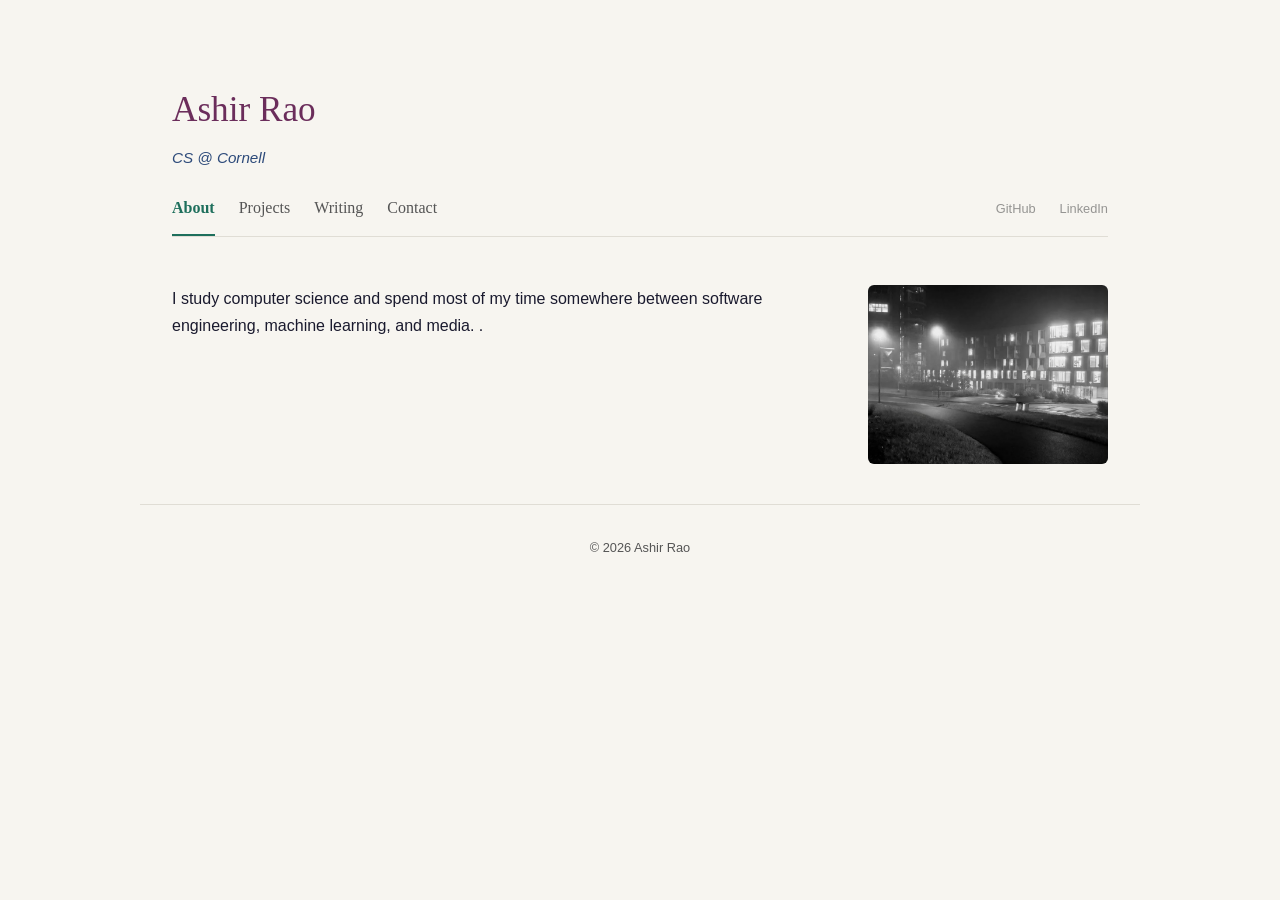
==== index.html @ aac1026b "initial site" ====
<!DOCTYPE html>
<html lang="en">

<head>
  <meta charset="UTF-8">
  <meta name="viewport" content="width=device-width, initial-scale=1.0">
  <title>Ashir Rao</title>
  <meta name="description" content="Ashir Rao — CS @ Cornell. Software engineering, robotics, ML, and media.">
  <link rel="icon"
    href="data:image/svg+xml,<svg xmlns='http://www.w3.org/2000/svg' viewBox='0 0 100 100'><text y='.9em' font-size='90'>&#x2726;</text></svg>">
  <link rel="stylesheet" href="styles.css">
</head>

<body>

  <div class="page">
    <!-- Header: always visible -->
    <header class="header">
      <div class="header-top">
        <h1>Ashir Rao</h1>
        <p class="subtitle">CS @ Cornell </p>
      </div>
      <nav class="nav">
        <a href="#about" class="nav-link active" data-section="about">About</a>
        <a href="#projects" class="nav-link" data-section="projects">Projects</a>
        <a href="#writing" class="nav-link" data-section="writing">Writing</a>
        <a href="#contact" class="nav-link" data-section="contact">Contact</a>
        <span class="nav-spacer"></span>
        <a href="https://github.com/Ash1R" target="_blank" class="nav-ext">GitHub</a>
        <a href="https://www.linkedin.com/in/ashir-rao-82a66a225/" target="_blank" class="nav-ext">LinkedIn</a>
      </nav>
    </header>

    <!-- Content + optional side image -->
    <div class="content-row">
    <main class="content">
      <section id="about" class="panel active">
        <p>I study computer science and spend most of my time somewhere between software engineering, machine
          learning, and media. .</p>
      </section>

      <section id="projects" class="panel">
        <ul class="project-list">

          <li class="project-item">
            <div class="project-header">
              <h3><a href="https://cuair.org/index.html" target="_blank">CU Air</a></h3>
              <span class="project-tag">ML &middot; Rust &middot; LiDAR</span>
            </div>
            <p class="project-desc">Cornell project team for autonomous planes. I work on VLMs for navigation and Rust
              on a Raspberry Pi with LiDAR.</p>
          </li>

          <li class="project-item">
            <div class="project-header">
              <h3>Gems From Jaipur</h3>
              <span class="project-tag">Computer Vision</span>
            </div>
            <p class="project-desc">Inventory tracking for a jewelry company. Set up a Raspberry Pi with a camera to
              auto-tag pieces as they moved through the workshop.</p>
          </li>

          <li class="project-item">
            <div class="project-header">
              <h3><a href="https://perfectmatch.ai/statistics" target="_blank">Perfect Match</a></h3>
              <span class="project-tag">Web &middot; Algorithms</span>
            </div>
            <p class="project-desc">Cornell's matchmaking app. I'm on the web dev team, working on the site and a
              personality-based matching algorithm.</p>
          </li>

          <li class="project-item">
            <div class="project-header">
              <h3>Perspectives</h3>
              <span class="project-tag">NLP</span>
            </div>
            <p class="project-desc">Used NLP to detect bias in news articles. Had about 100,000 site views while it was
              up.</p>
          </li>

          <li class="project-item">
            <div class="project-header">
              <h3>AboutYou</h3>
              <span class="project-tag">AI &middot; Full Stack</span>
            </div>
            <p class="project-desc">An AI agent to help with interview prep and college essay writing. Built with React,
              Firebase, Nest.js, and OpenAI.</p>
          </li>

          <li class="project-item">
            <div class="project-header">
              <h3>Scouting Apps</h3>
              <span class="project-tag">Mobile Web</span>
            </div>
            <p class="project-desc">Web app for collecting data on other robotics teams at competitions. Around 20 teams
              used it each year.</p>
            <div class="project-links">
              <a href="https://scoutingapp-2024.web.app/matchscout" target="_blank">'24</a>
              <a href="https://scoutingapp-e4a98.web.app/matchscout" target="_blank">'23</a>
            </div>
          </li>

          <li class="project-item">
            <div class="project-header">
              <h3><a href="https://acsu.cornell.edu/" target="_blank">Cornell ACSU</a></h3>
              <span class="project-tag">TypeScript</span>
            </div>
            <p class="project-desc">Resource site for Cornell CIS undergrads. I'm leading the transition to TypeScript
              and built an events calendar.</p>
          </li>

          <li class="project-item">
            <div class="project-header">
              <h3>CritterWorld</h3>
              <span class="project-tag">Systems &middot; GUI</span>
            </div>
            <p class="project-desc">CS 2112's final project. 18,000 lines of code &mdash; a language parser, a simulated
              world of critters, and a concurrent GUI running thousands of steps per second.</p>
          </li>

        </ul>
      </section>

      <section id="writing" class="panel">
        <p class="writing-empty">Nothing here yet. Check back soon.</p>
      </section>

      <section id="contact" class="panel">
        <p>Say hi</p>
        <div class="contact-links">
          <a href="mailto:ar2558@cornell.edu">ar2558@cornell.edu</a>
          <a href="https://github.com/Ash1R" target="_blank">GitHub</a>
          <a href="https://www.linkedin.com/in/ashir-rao-82a66a225/" target="_blank">LinkedIn</a>
        </div>
      </section>
    </main>
    <div class="side-imgs">
      <img src="im-1.png" alt="" class="side-img visible" data-for="about">
      <img src="im-2.png" alt="" class="side-img" data-for="projects">
      <img src="im-3.png" alt="" class="side-img" data-for="writing">
      <img src="im-4.png" alt="" class="side-img" data-for="contact">
    </div>
    </div>
  </div>

  <footer>
    &copy; 2026 Ashir Rao
  </footer>

  <script>
    const navLinks = document.querySelectorAll('.nav-link');
    const panels = document.querySelectorAll('.panel');
    const sideImgs = document.querySelectorAll('.side-img');

    function showSection(id) {
      panels.forEach(p => {
        p.classList.toggle('active', p.id === id);
      });
      navLinks.forEach(link => {
        link.classList.toggle('active', link.dataset.section === id);
      });
      sideImgs.forEach(img => {
        img.classList.toggle('visible', img.dataset.for === id);
      });
    }

    navLinks.forEach(link => {
      link.addEventListener('click', (e) => {
        e.preventDefault();
        showSection(link.dataset.section);
        history.replaceState(null, '', '#' + link.dataset.section);
      });
    });

    // Handle direct URL with hash
    const hash = window.location.hash.replace('#', '');
    if (hash && document.getElementById(hash)) {
      showSection(hash);
    }
  </script>

</body>

</html>
---- styles.css ----
/* === Reset & Base === */
*, *::before, *::after {
  margin: 0;
  padding: 0;
  box-sizing: border-box;
}

:root {
  --bg: #f7f5f0;
  --text: #1a1a2e;
  --secondary: #555;
  --accent: #6b2d5b;
  --emerald: #1e6f5c;
  --ruby: #8b1a1a;
  --sapphire: #2d4a7a;
  --amber: #9a6c2e;
  --border: #e0ddd5;
}

body {
  font-family: -apple-system, "Segoe UI", Roboto, Helvetica, Arial, sans-serif;
  background: var(--bg);
  color: var(--text);
  font-size: 16px;
  line-height: 1.7;
}

a {
  color: var(--accent);
  text-decoration: none;
}

a:hover {
  color: var(--ruby);
  text-decoration: underline;
}

/* === Page Layout === */
.page {
  max-width: 1000px;
  margin: 0 auto;
  padding: 5rem 2rem 2rem;
}

.content-row {
  display: flex;
  align-items: flex-start;
  gap: 2.5rem;
}

.content {
  flex: 1;
  min-width: 0;
  max-width: 720px;
}

.side-imgs {
  width: 240px;
  flex-shrink: 0;
  position: relative;
}

.side-img {
  width: 100%;
  border-radius: 6px;
  opacity: 0;
  position: absolute;
  top: 0;
  left: 0;
  transition: opacity 0.4s ease;
  pointer-events: none;
}

.side-img.visible {
  opacity: 1;
  position: relative;
  pointer-events: auto;
}

/* === Header === */
.header {
  margin-bottom: 3rem;
}

.header-top {
  margin-bottom: 1.5rem;
}

/* === Nav (prominent, tab-like) === */
.nav {
  display: flex;
  align-items: baseline;
  gap: 1.5rem;
  border-bottom: 1px solid var(--border);
  padding-bottom: 0.75rem;
}

.nav-link {
  color: var(--secondary);
  font-size: 1rem;
  font-family: Georgia, "Times New Roman", serif;
  padding-bottom: 0.75rem;
  margin-bottom: -0.75rem;
  border-bottom: 2px solid transparent;
  transition: color 0.2s, border-color 0.2s;
}

.nav-link:hover {
  color: var(--text);
  text-decoration: none;
}

.nav-link.active {
  color: var(--emerald);
  border-bottom-color: var(--emerald);
  font-weight: 600;
}

.nav-spacer {
  flex: 1;
}

.nav-ext {
  color: var(--secondary);
  font-size: 0.8rem;
  opacity: 0.6;
  transition: opacity 0.2s;
}

.nav-ext:hover {
  opacity: 1;
  color: var(--accent);
  text-decoration: none;
}

/* === Content Panels === */
.panel {
  display: none;
  animation: fadeIn 0.3s ease;
}

.panel.active {
  display: block;
}

@keyframes fadeIn {
  from { opacity: 0; transform: translateY(8px); }
  to { opacity: 1; transform: translateY(0); }
}

/* === Typography === */
h1, h2, h3 {
  font-family: Georgia, "Times New Roman", serif;
  font-weight: 400;
}

h1 {
  font-size: 2.2rem;
  margin-bottom: 0.3rem;
  color: var(--accent);
}

h2 {
  font-size: 1.4rem;
  margin-bottom: 1.5rem;
  color: var(--accent);
  padding-bottom: 0.4rem;
  border-bottom: 1px solid var(--border);
}

h3 {
  font-size: 1.1rem;
  margin-bottom: 0.25rem;
}

p {
  margin-bottom: 1rem;
  color: var(--text);
}

.subtitle {
  color: var(--sapphire);
  font-size: 0.95rem;
  font-style: italic;
}

/* === Projects === */
.project-list {
  list-style: none;
}

.project-item {
  padding: 1.25rem 1rem;
  border-bottom: 1px solid var(--border);
  border-radius: 4px;
  margin: 0 -1rem;
  transition: background 0.25s ease;
}

.project-item:hover {
  background: rgba(107, 45, 91, 0.04);
}

.project-header {
  display: flex;
  justify-content: space-between;
  align-items: baseline;
  gap: 1rem;
  margin-bottom: 0.3rem;
}

.project-tag {
  font-size: 0.72rem;
  color: var(--emerald);
  letter-spacing: 0.03em;
  white-space: nowrap;
  opacity: 0.6;
  transition: opacity 0.25s;
}

.project-item:hover .project-tag {
  opacity: 1;
}

.project-item h3 {
  font-size: 1.05rem;
}

.project-item h3 a {
  color: var(--text);
  transition: color 0.2s;
}

.project-item h3 a:hover {
  color: var(--accent);
  text-decoration: none;
}

.project-desc {
  color: var(--secondary);
  font-size: 0.9rem;
  margin-bottom: 0.3rem;
  line-height: 1.55;
}

.project-links {
  font-size: 0.8rem;
  margin-top: 0.4rem;
}

.project-links a {
  color: var(--emerald);
  margin-right: 1rem;
}

.project-links a:hover {
  color: var(--accent);
}

/* === Writing === */
.writing-empty {
  color: var(--secondary);
  font-style: italic;
}

.writing-list {
  list-style: none;
}

.writing-item {
  padding: 1rem 0;
  border-bottom: 1px solid var(--border);
  display: flex;
  justify-content: space-between;
  align-items: baseline;
  gap: 1rem;
}

.writing-item:first-child {
  padding-top: 0;
}

.writing-item a {
  color: var(--sapphire);
  font-family: Georgia, "Times New Roman", serif;
  font-size: 1.05rem;
}

.writing-item a:hover {
  color: var(--accent);
}

.writing-date {
  color: var(--amber);
  font-size: 0.85rem;
  white-space: nowrap;
}

/* === Contact / Footer === */
.contact-links {
  display: flex;
  gap: 1.5rem;
  font-size: 0.95rem;
}

footer {
  text-align: center;
  padding: 2rem;
  color: var(--secondary);
  font-size: 0.8rem;
  border-top: 1px solid var(--border);
  max-width: 1000px;
  margin: 0 auto;
}

/* === Blog Post Page === */
.post-header {
  margin-bottom: 2rem;
}

.post-header h1 {
  margin-bottom: 0.25rem;
}

.post-date {
  color: var(--secondary);
  font-size: 0.9rem;
}

.post-content p {
  margin-bottom: 1.2rem;
}

.back-link {
  display: inline-block;
  margin-bottom: 2rem;
  color: var(--secondary);
  font-size: 0.9rem;
}

.back-link:hover {
  color: var(--accent);
}

/* === Responsive === */
@media (max-width: 900px) {
  .side-imgs {
    display: none;
  }
}

@media (max-width: 720px) {
  .page {
    padding: 2.5rem 1.5rem 1.5rem;
  }

  .nav {
    gap: 1rem;
    flex-wrap: wrap;
  }

  .nav-link {
    font-size: 0.9rem;
  }

  .nav-spacer {
    display: none;
  }

  .nav-ext {
    font-size: 0.75rem;
  }

  h1 {
    font-size: 1.8rem;
  }

  .writing-item {
    flex-direction: column;
    gap: 0.25rem;
  }
}
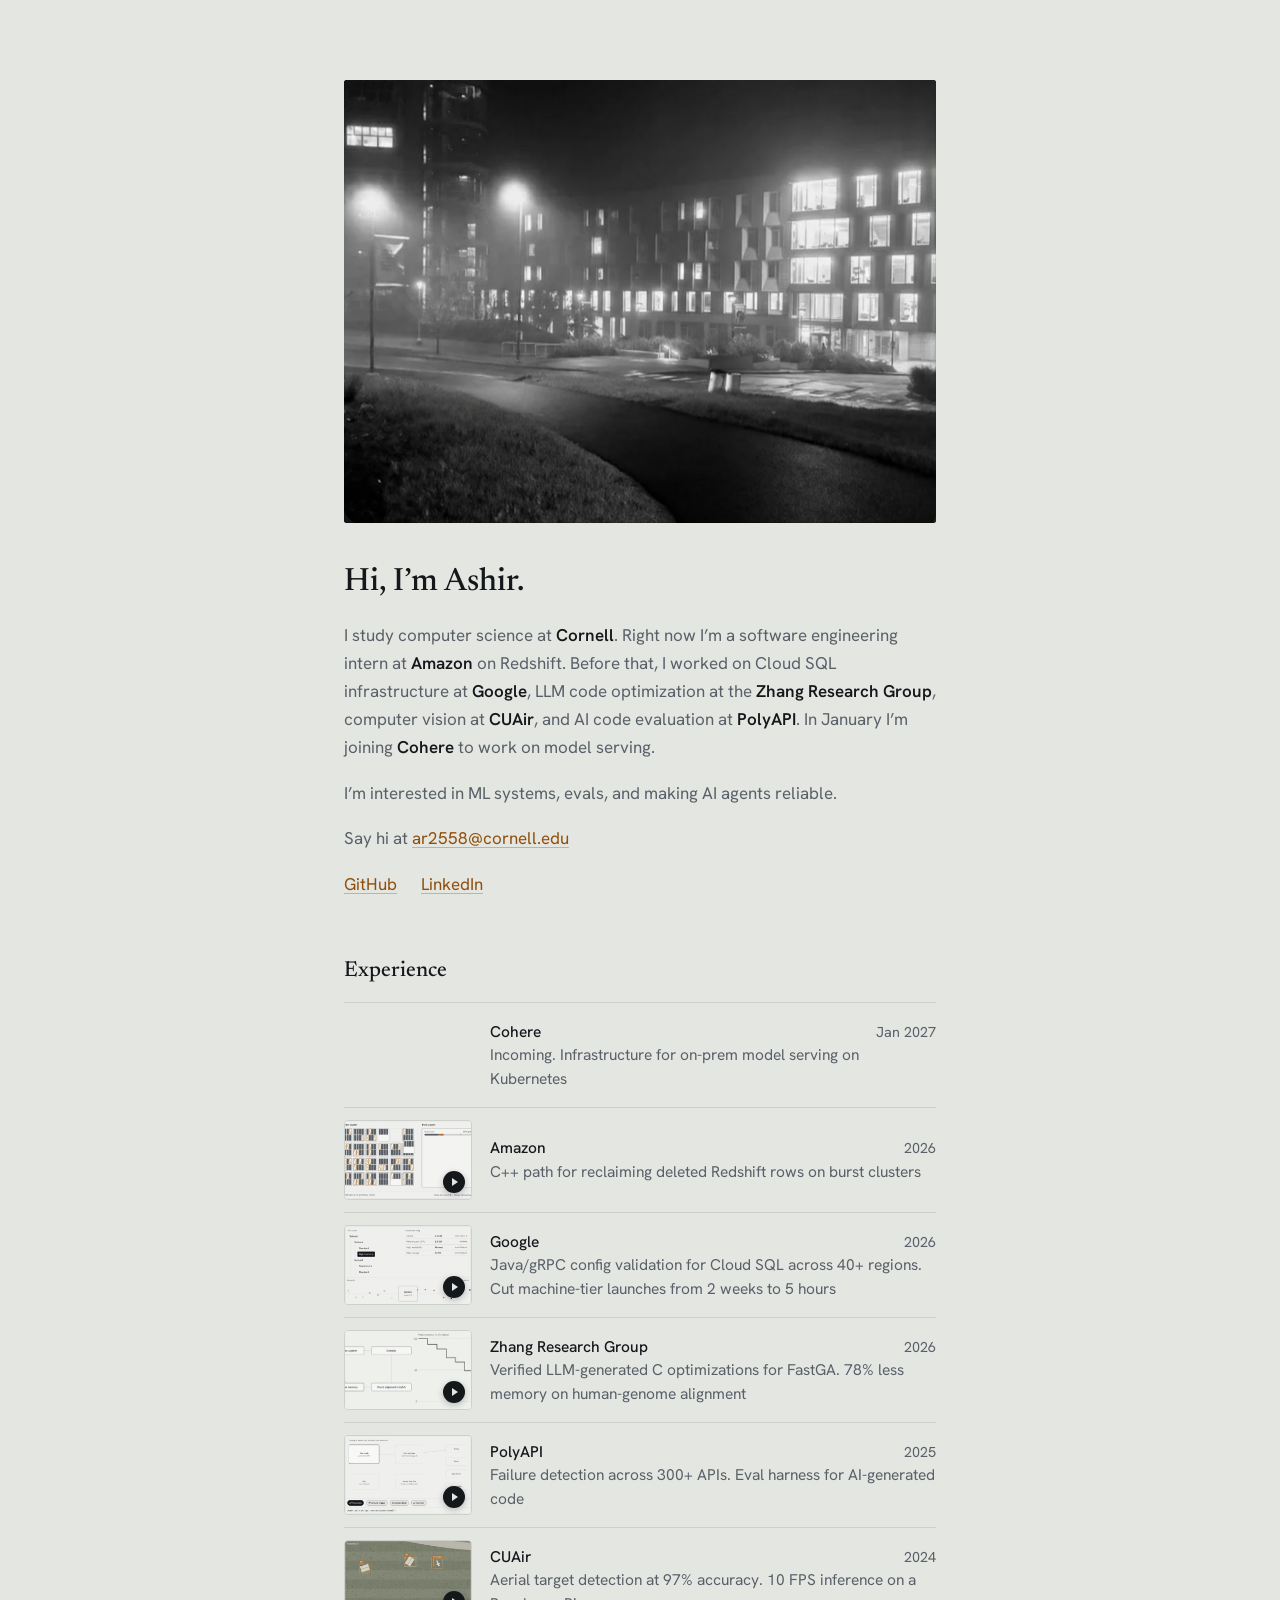
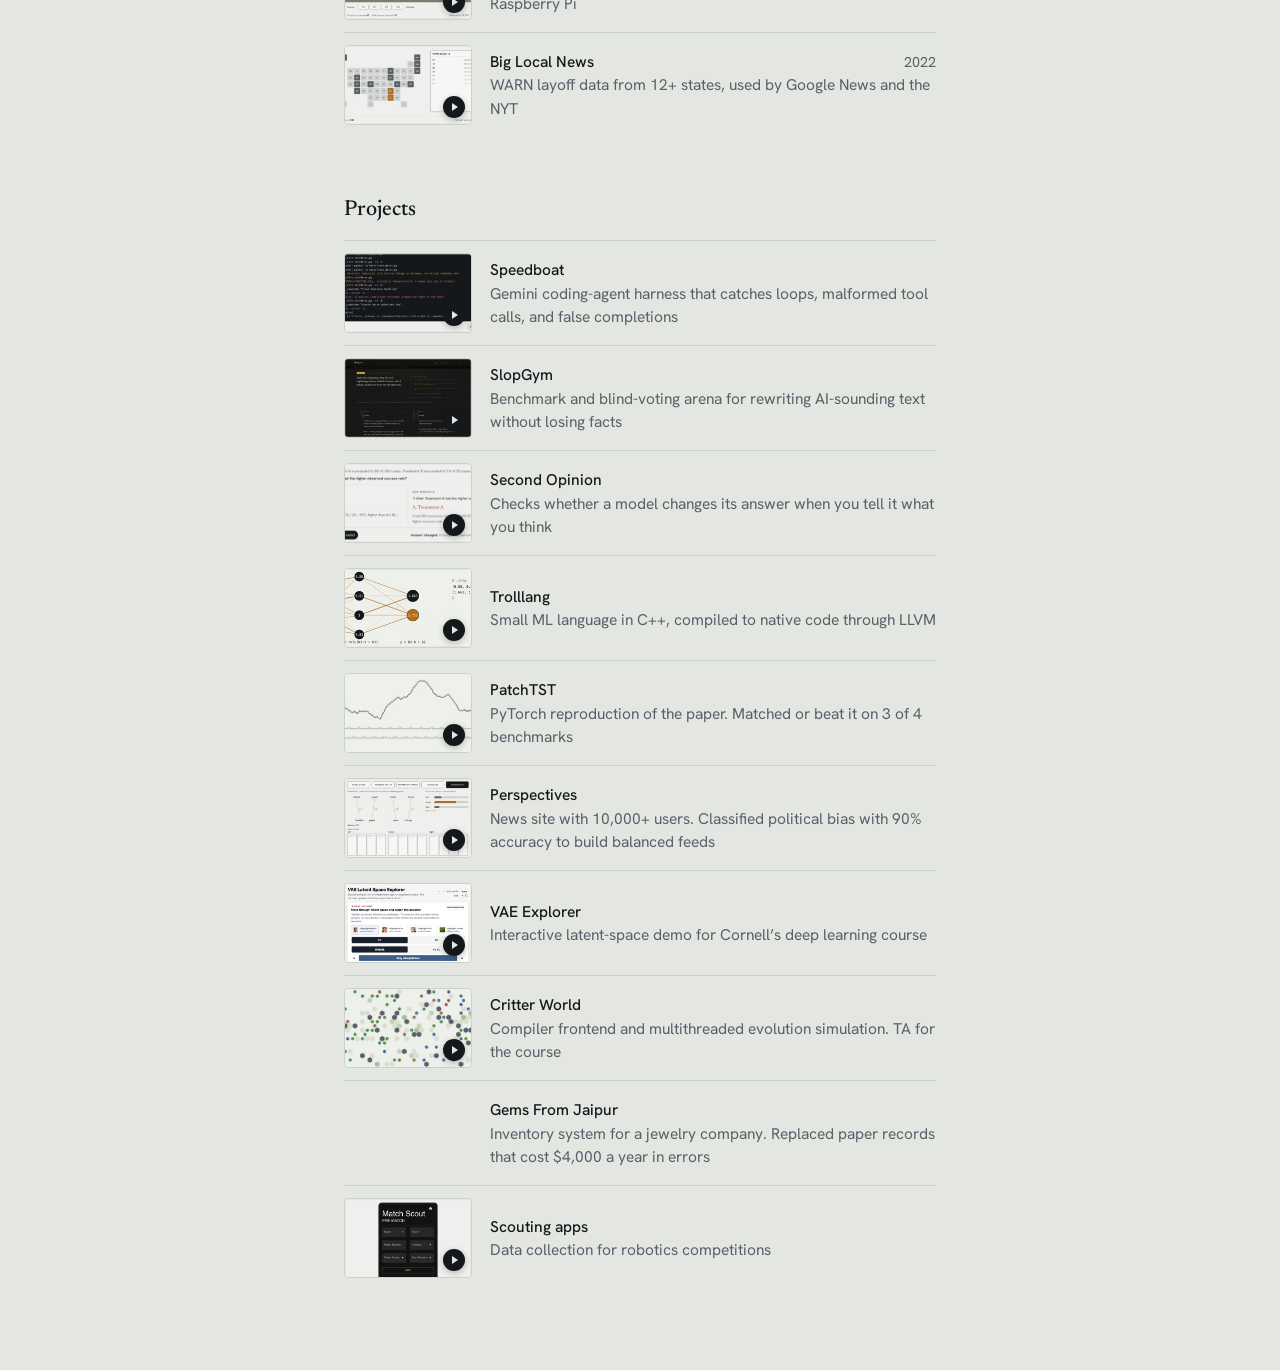
==== commit da4eb5bf: "Redesign portfolio with interactive demos Co-authored-by: Cursor <cursoragent@cursor.com>" ====
--- a/index.html
+++ b/index.html
@@ -5,180 +5,236 @@
   <meta charset="UTF-8">
   <meta name="viewport" content="width=device-width, initial-scale=1.0">
   <title>Ashir Rao</title>
-  <meta name="description" content="Ashir Rao — CS @ Cornell. Software engineering, robotics, ML, and media.">
+  <meta name="description" content="Ashir Rao, CS at Cornell. Previously Google Cloud SQL, now Amazon Redshift.">
   <link rel="icon"
-    href="data:image/svg+xml,<svg xmlns='http://www.w3.org/2000/svg' viewBox='0 0 100 100'><text y='.9em' font-size='90'>&#x2726;</text></svg>">
+    href="data:image/svg+xml,<svg xmlns='http://www.w3.org/2000/svg' viewBox='0 0 100 100'><rect width='100' height='100' rx='18' fill='%2315181B'/><text x='50' y='70' font-size='62' text-anchor='middle' fill='%23E4E6E2' font-family='Georgia,serif'>a</text></svg>">
+  <link rel="preconnect" href="https://fonts.googleapis.com">
+  <link rel="preconnect" href="https://fonts.gstatic.com" crossorigin>
+  <link
+    href="https://fonts.googleapis.com/css2?family=Hanken+Grotesk:wght@400;500;600&family=Newsreader:opsz,wght@6..72,400..500&display=swap"
+    rel="stylesheet">
   <link rel="stylesheet" href="styles.css">
 </head>
 
 <body>
-
-  <div class="page">
-    <!-- Header: always visible -->
-    <header class="header">
-      <div class="header-top">
-        <h1>Ashir Rao</h1>
-        <p class="subtitle">CS @ Cornell </p>
+  <main class="page">
+
+    <figure class="photo">
+      <img src="im-1.png" width="824" height="616" alt="Cornell campus at night in fog.">
+    </figure>
+
+    <h1>Hi, I&rsquo;m Ashir.</h1>
+
+    <p>
+      I study computer science at <strong>Cornell</strong>. Right now I&rsquo;m a software engineering
+      intern at <strong>Amazon</strong> on Redshift. Before that, I worked on Cloud SQL infrastructure at
+      <strong>Google</strong>, LLM code optimization at the <strong>Zhang Research Group</strong>,
+      computer vision at <strong>CUAir</strong>, and AI code evaluation at <strong>PolyAPI</strong>.
+      In January I&rsquo;m joining <strong>Cohere</strong> to work on model serving.
+    </p>
+
+    <p>
+      I&rsquo;m interested in ML systems, evals, and making AI agents reliable.
+    </p>
+
+    <p>
+      Say hi at <a href="mailto:ar2558@cornell.edu">ar2558@cornell.edu</a>
+    </p>
+
+    <p class="links">
+      <a href="https://github.com/Ash1R" target="_blank" rel="noopener">GitHub</a>
+      <a href="https://www.linkedin.com/in/ashir-rao-82a66a225/" target="_blank" rel="noopener">LinkedIn</a>
+    </p>
+
+    <section aria-labelledby="exp-h">
+      <h2 id="exp-h">Experience</h2>
+      <ul class="rows">
+        <li>
+          <div class="row">
+            <span class="row-thumb row-thumb-empty"></span>
+            <span class="row-main">
+              <span class="row-top"><span class="row-name">Cohere</span><span class="row-date">Jan 2027</span></span>
+              <span class="row-desc">Incoming. Infrastructure for on-prem model serving on Kubernetes</span>
+            </span>
+          </div>
+        </li>
+        <li>
+          <button class="row" data-demo="amazon">
+            <span class="row-thumb"><img src="assets/thumbs/amazon.jpg" alt="" loading="lazy"></span>
+            <span class="row-main">
+              <span class="row-top"><span class="row-name">Amazon</span><span class="row-date">2026</span></span>
+              <span class="row-desc">C++ path for reclaiming deleted Redshift rows on burst clusters</span>
+            </span>
+          </button>
+        </li>
+        <li>
+          <button class="row" data-demo="google">
+            <span class="row-thumb"><img src="assets/thumbs/google.jpg" alt="" loading="lazy"></span>
+            <span class="row-main">
+              <span class="row-top"><span class="row-name">Google</span><span class="row-date">2026</span></span>
+              <span class="row-desc">Java/gRPC config validation for Cloud SQL across 40+ regions. Cut machine-tier
+                launches from 2 weeks to 5 hours</span>
+            </span>
+          </button>
+        </li>
+        <li>
+          <button class="row" data-demo="zhang">
+            <span class="row-thumb"><img src="assets/thumbs/zhang.jpg" alt="" loading="lazy"></span>
+            <span class="row-main">
+              <span class="row-top"><span class="row-name">Zhang Research Group</span><span
+                  class="row-date">2026</span></span>
+              <span class="row-desc">Verified LLM-generated C optimizations for FastGA. 78% less memory on
+                human-genome alignment</span>
+            </span>
+          </button>
+        </li>
+        <li>
+          <button class="row" data-demo="polyapi">
+            <span class="row-thumb"><img src="assets/thumbs/polyapi.jpg" alt="" loading="lazy"></span>
+            <span class="row-main">
+              <span class="row-top"><span class="row-name">PolyAPI</span><span class="row-date">2025</span></span>
+              <span class="row-desc">Failure detection across 300+ APIs. Eval harness for AI-generated code</span>
+            </span>
+          </button>
+        </li>
+        <li>
+          <button class="row" data-demo="cuair">
+            <span class="row-thumb"><img src="assets/thumbs/cuair.jpg" alt="" loading="lazy"></span>
+            <span class="row-main">
+              <span class="row-top"><span class="row-name">CUAir</span><span class="row-date">2024</span></span>
+              <span class="row-desc">Aerial target detection at 97% accuracy. 10 FPS inference on a Raspberry Pi</span>
+            </span>
+          </button>
+        </li>
+        <li>
+          <button class="row" data-demo="bln">
+            <span class="row-thumb"><img src="assets/thumbs/bln.jpg" alt="" loading="lazy"></span>
+            <span class="row-main">
+              <span class="row-top"><span class="row-name">Big Local News</span><span class="row-date">2022</span></span>
+              <span class="row-desc">WARN layoff data from 12+ states, used by Google News and the NYT</span>
+            </span>
+          </button>
+        </li>
+      </ul>
+    </section>
+
+    <section aria-labelledby="proj-h">
+      <h2 id="proj-h">Projects</h2>
+      <ul class="rows">
+        <li>
+          <button class="row" data-demo="speedboat">
+            <span class="row-thumb"><img src="assets/thumbs/speedboat.jpg" alt="" loading="lazy"></span>
+            <span class="row-main">
+              <span class="row-top"><span class="row-name">Speedboat</span></span>
+              <span class="row-desc">Gemini coding-agent harness that catches loops, malformed tool calls, and false
+                completions</span>
+            </span>
+          </button>
+        </li>
+        <li>
+          <button class="row" data-demo="slopgym">
+            <span class="row-thumb"><img src="assets/thumbs/slopgym.jpg" alt="" loading="lazy"></span>
+            <span class="row-main">
+              <span class="row-top"><span class="row-name">SlopGym</span></span>
+              <span class="row-desc">Benchmark and blind-voting arena for rewriting AI-sounding text without losing
+                facts</span>
+            </span>
+          </button>
+        </li>
+        <li>
+          <button class="row" data-demo="secondopinion">
+            <span class="row-thumb"><img src="assets/thumbs/secondopinion.jpg" alt="" loading="lazy"></span>
+            <span class="row-main">
+              <span class="row-top"><span class="row-name">Second Opinion</span></span>
+              <span class="row-desc">Checks whether a model changes its answer when you tell it what you think</span>
+            </span>
+          </button>
+        </li>
+        <li>
+          <button class="row" data-demo="trolllang">
+            <span class="row-thumb"><img src="assets/thumbs/trolllang.jpg" alt="" loading="lazy"></span>
+            <span class="row-main">
+              <span class="row-top"><span class="row-name">Trolllang</span></span>
+              <span class="row-desc">Small ML language in C++, compiled to native code through LLVM</span>
+            </span>
+          </button>
+        </li>
+        <li>
+          <button class="row" data-demo="patchtst">
+            <span class="row-thumb"><img src="assets/thumbs/patchtst.jpg" alt="" loading="lazy"></span>
+            <span class="row-main">
+              <span class="row-top"><span class="row-name">PatchTST</span></span>
+              <span class="row-desc">PyTorch reproduction of the paper. Matched or beat it on 3 of 4 benchmarks</span>
+            </span>
+          </button>
+        </li>
+        <li>
+          <button class="row" data-demo="perspectives">
+            <span class="row-thumb"><img src="assets/thumbs/perspectives.jpg" alt="" loading="lazy"></span>
+            <span class="row-main">
+              <span class="row-top"><span class="row-name">Perspectives</span></span>
+              <span class="row-desc">News site with 10,000+ users. Classified political bias with 90% accuracy to
+                build balanced feeds</span>
+            </span>
+          </button>
+        </li>
+        <li>
+          <button class="row" data-demo="vae">
+            <span class="row-thumb"><img src="assets/thumbs/vae.jpg" alt="" loading="lazy"></span>
+            <span class="row-main">
+              <span class="row-top"><span class="row-name">VAE Explorer</span></span>
+              <span class="row-desc">Interactive latent-space demo for Cornell&rsquo;s deep learning course</span>
+            </span>
+          </button>
+        </li>
+        <li>
+          <button class="row" data-demo="critter">
+            <span class="row-thumb"><img src="assets/thumbs/critter.jpg" alt="" loading="lazy"></span>
+            <span class="row-main">
+              <span class="row-top"><span class="row-name">Critter World</span></span>
+              <span class="row-desc">Compiler frontend and multithreaded evolution simulation. TA for the course</span>
+            </span>
+          </button>
+        </li>
+        <li>
+          <div class="row">
+            <span class="row-thumb row-thumb-empty"></span>
+            <span class="row-main">
+              <span class="row-top"><span class="row-name">Gems From Jaipur</span></span>
+              <span class="row-desc">Inventory system for a jewelry company. Replaced paper records that cost $4,000 a
+                year in errors</span>
+            </span>
+          </div>
+        </li>
+        <li>
+          <button class="row" data-demo="scouting">
+            <span class="row-thumb"><img src="assets/thumbs/scouting.jpg" alt="" loading="lazy"></span>
+            <span class="row-main">
+              <span class="row-top"><span class="row-name">Scouting apps</span></span>
+              <span class="row-desc">Data collection for robotics competitions</span>
+            </span>
+          </button>
+        </li>
+      </ul>
+    </section>
+
+  </main>
+
+  <dialog id="demo" class="demo" aria-labelledby="demo-title">
+    <div class="demo-head">
+      <div>
+        <h2 id="demo-title"></h2>
+        <p class="demo-sub"></p>
       </div>
-      <nav class="nav">
-        <a href="#about" class="nav-link active" data-section="about">About</a>
-        <a href="#projects" class="nav-link" data-section="projects">Projects</a>
-        <a href="#writing" class="nav-link" data-section="writing">Writing</a>
-        <a href="#contact" class="nav-link" data-section="contact">Contact</a>
-        <span class="nav-spacer"></span>
-        <a href="https://github.com/Ash1R" target="_blank" class="nav-ext">GitHub</a>
-        <a href="https://www.linkedin.com/in/ashir-rao-82a66a225/" target="_blank" class="nav-ext">LinkedIn</a>
-      </nav>
-    </header>
-
-    <!-- Content + optional side image -->
-    <div class="content-row">
-    <main class="content">
-      <section id="about" class="panel active">
-        <p>I study computer science and spend most of my time somewhere between software engineering, machine
-          learning, and media. .</p>
-      </section>
-
-      <section id="projects" class="panel">
-        <ul class="project-list">
-
-          <li class="project-item">
-            <div class="project-header">
-              <h3><a href="https://cuair.org/index.html" target="_blank">CU Air</a></h3>
-              <span class="project-tag">ML &middot; Rust &middot; LiDAR</span>
-            </div>
-            <p class="project-desc">Cornell project team for autonomous planes. I work on VLMs for navigation and Rust
-              on a Raspberry Pi with LiDAR.</p>
-          </li>
-
-          <li class="project-item">
-            <div class="project-header">
-              <h3>Gems From Jaipur</h3>
-              <span class="project-tag">Computer Vision</span>
-            </div>
-            <p class="project-desc">Inventory tracking for a jewelry company. Set up a Raspberry Pi with a camera to
-              auto-tag pieces as they moved through the workshop.</p>
-          </li>
-
-          <li class="project-item">
-            <div class="project-header">
-              <h3><a href="https://perfectmatch.ai/statistics" target="_blank">Perfect Match</a></h3>
-              <span class="project-tag">Web &middot; Algorithms</span>
-            </div>
-            <p class="project-desc">Cornell's matchmaking app. I'm on the web dev team, working on the site and a
-              personality-based matching algorithm.</p>
-          </li>
-
-          <li class="project-item">
-            <div class="project-header">
-              <h3>Perspectives</h3>
-              <span class="project-tag">NLP</span>
-            </div>
-            <p class="project-desc">Used NLP to detect bias in news articles. Had about 100,000 site views while it was
-              up.</p>
-          </li>
-
-          <li class="project-item">
-            <div class="project-header">
-              <h3>AboutYou</h3>
-              <span class="project-tag">AI &middot; Full Stack</span>
-            </div>
-            <p class="project-desc">An AI agent to help with interview prep and college essay writing. Built with React,
-              Firebase, Nest.js, and OpenAI.</p>
-          </li>
-
-          <li class="project-item">
-            <div class="project-header">
-              <h3>Scouting Apps</h3>
-              <span class="project-tag">Mobile Web</span>
-            </div>
-            <p class="project-desc">Web app for collecting data on other robotics teams at competitions. Around 20 teams
-              used it each year.</p>
-            <div class="project-links">
-              <a href="https://scoutingapp-2024.web.app/matchscout" target="_blank">'24</a>
-              <a href="https://scoutingapp-e4a98.web.app/matchscout" target="_blank">'23</a>
-            </div>
-          </li>
-
-          <li class="project-item">
-            <div class="project-header">
-              <h3><a href="https://acsu.cornell.edu/" target="_blank">Cornell ACSU</a></h3>
-              <span class="project-tag">TypeScript</span>
-            </div>
-            <p class="project-desc">Resource site for Cornell CIS undergrads. I'm leading the transition to TypeScript
-              and built an events calendar.</p>
-          </li>
-
-          <li class="project-item">
-            <div class="project-header">
-              <h3>CritterWorld</h3>
-              <span class="project-tag">Systems &middot; GUI</span>
-            </div>
-            <p class="project-desc">CS 2112's final project. 18,000 lines of code &mdash; a language parser, a simulated
-              world of critters, and a concurrent GUI running thousands of steps per second.</p>
-          </li>
-
-        </ul>
-      </section>
-
-      <section id="writing" class="panel">
-        <p class="writing-empty">Nothing here yet. Check back soon.</p>
-      </section>
-
-      <section id="contact" class="panel">
-        <p>Say hi</p>
-        <div class="contact-links">
-          <a href="mailto:ar2558@cornell.edu">ar2558@cornell.edu</a>
-          <a href="https://github.com/Ash1R" target="_blank">GitHub</a>
-          <a href="https://www.linkedin.com/in/ashir-rao-82a66a225/" target="_blank">LinkedIn</a>
-        </div>
-      </section>
-    </main>
-    <div class="side-imgs">
-      <img src="im-1.png" alt="" class="side-img visible" data-for="about">
-      <img src="im-2.png" alt="" class="side-img" data-for="projects">
-      <img src="im-3.png" alt="" class="side-img" data-for="writing">
-      <img src="im-4.png" alt="" class="side-img" data-for="contact">
+      <button class="demo-close" aria-label="Close">&times;</button>
     </div>
-    </div>
-  </div>
-
-  <footer>
-    &copy; 2026 Ashir Rao
-  </footer>
-
-  <script>
-    const navLinks = document.querySelectorAll('.nav-link');
-    const panels = document.querySelectorAll('.panel');
-    const sideImgs = document.querySelectorAll('.side-img');
-
-    function showSection(id) {
-      panels.forEach(p => {
-        p.classList.toggle('active', p.id === id);
-      });
-      navLinks.forEach(link => {
-        link.classList.toggle('active', link.dataset.section === id);
-      });
-      sideImgs.forEach(img => {
-        img.classList.toggle('visible', img.dataset.for === id);
-      });
-    }
-
-    navLinks.forEach(link => {
-      link.addEventListener('click', (e) => {
-        e.preventDefault();
-        showSection(link.dataset.section);
-        history.replaceState(null, '', '#' + link.dataset.section);
-      });
-    });
-
-    // Handle direct URL with hash
-    const hash = window.location.hash.replace('#', '');
-    if (hash && document.getElementById(hash)) {
-      showSection(hash);
-    }
-  </script>
-
+    <div class="demo-stage"></div>
+    <p class="demo-sim">Simulation</p>
+    <p class="demo-desc"></p>
+    <p class="demo-links"></p>
+  </dialog>
+
+  <script src="demos.js"></script>
 </body>
 
-</html>+</html>
--- a/styles.css
+++ b/styles.css
@@ -1,4 +1,3 @@
-/* === Reset & Base === */
 *, *::before, *::after {
   margin: 0;
   padding: 0;
@@ -6,377 +5,603 @@
 }
 
 :root {
-  --bg: #f7f5f0;
-  --text: #1a1a2e;
-  --secondary: #555;
-  --accent: #6b2d5b;
-  --emerald: #1e6f5c;
-  --ruby: #8b1a1a;
-  --sapphire: #2d4a7a;
-  --amber: #9a6c2e;
-  --border: #e0ddd5;
+  --fog: #e4e6e2;
+  --mist: #cdd1cc;
+  --slate: #596068;
+  --ink: #15181b;
+  --sodium: #8f4e0a;
+
+  --serif: "Newsreader", Georgia, serif;
+  --sans: "Hanken Grotesk", -apple-system, "Segoe UI", sans-serif;
 }
 
 body {
-  font-family: -apple-system, "Segoe UI", Roboto, Helvetica, Arial, sans-serif;
-  background: var(--bg);
-  color: var(--text);
-  font-size: 16px;
-  line-height: 1.7;
+  font-family: var(--sans);
+  font-size: 1.0625rem;
+  line-height: 1.65;
+  color: var(--slate);
+  background: var(--fog);
+  -webkit-font-smoothing: antialiased;
+}
+
+strong {
+  color: var(--ink);
+  font-weight: 600;
 }
 
 a {
-  color: var(--accent);
-  text-decoration: none;
+  color: var(--sodium);
+  text-decoration: underline;
+  text-decoration-color: color-mix(in srgb, var(--sodium) 35%, transparent);
+  text-underline-offset: 0.2em;
 }
 
 a:hover {
-  color: var(--ruby);
-  text-decoration: underline;
-}
-
-/* === Page Layout === */
+  text-decoration-color: currentColor;
+}
+
+a:focus-visible {
+  outline: 2px solid var(--sodium);
+  outline-offset: 3px;
+  border-radius: 2px;
+}
+
 .page {
-  max-width: 1000px;
+  max-width: 40rem;
   margin: 0 auto;
-  padding: 5rem 2rem 2rem;
-}
-
-.content-row {
+  padding: clamp(2rem, 8vw, 5rem) 1.5rem 5rem;
+}
+
+.photo {
+  background: #000;
+  overflow: hidden;
+  border-radius: 3px;
+  margin-bottom: 2.5rem;
+}
+
+.photo img {
+  display: block;
+  width: 100%;
+  height: auto;
+  animation: develop 2.2s cubic-bezier(0.2, 0.6, 0.2, 1) both;
+}
+
+@keyframes develop {
+  0% {
+    opacity: 0;
+    filter: brightness(0.15) contrast(1.6) blur(8px);
+  }
+
+  35% {
+    opacity: 1;
+  }
+
+  100% {
+    opacity: 1;
+    filter: none;
+  }
+}
+
+h1 {
+  font-family: var(--serif);
+  font-weight: 500;
+  font-size: 2rem;
+  line-height: 1.2;
+  color: var(--ink);
+  margin-bottom: 1.25rem;
+}
+
+p {
+  margin-bottom: 1.1rem;
+}
+
+.links {
   display: flex;
-  align-items: flex-start;
-  gap: 2.5rem;
-}
-
-.content {
-  flex: 1;
+  gap: 1.5rem;
+}
+
+section {
+  margin-top: 3.5rem;
+}
+
+h2 {
+  font-family: var(--serif);
+  font-weight: 500;
+  font-size: 1.35rem;
+  color: var(--ink);
+  margin-bottom: 0.75rem;
+}
+
+.rows {
+  list-style: none;
+}
+
+.rows li {
+  border-top: 1px solid var(--mist);
+}
+
+.row {
+  display: grid;
+  grid-template-columns: 8rem minmax(0, 1fr);
+  gap: 0 1.1rem;
+  align-items: center;
+  width: 100%;
+  padding: 0.75rem 0.5rem;
+  margin: 0 -0.5rem;
+  box-sizing: content-box;
+  font: inherit;
+  font-size: 0.97rem;
+  line-height: 1.5;
+  color: inherit;
+  text-align: left;
+  background: none;
+  border: 0;
+  border-radius: 6px;
+}
+
+button.row {
+  cursor: pointer;
+  transition: background-color 0.15s;
+}
+
+button.row:hover {
+  background: color-mix(in srgb, var(--mist) 45%, transparent);
+}
+
+button.row:focus-visible {
+  outline: 2px solid var(--sodium);
+  outline-offset: -2px;
+}
+
+.row-thumb {
+  position: relative;
+  display: block;
+  aspect-ratio: 16 / 10;
+  overflow: hidden;
+  border: 1px solid var(--mist);
+  border-radius: 4px;
+  background: #eef0ec;
+}
+
+.row-thumb img {
+  display: block;
+  width: 100%;
+  height: 100%;
+  object-fit: cover;
+  object-position: center top;
+  transition: transform 0.3s ease;
+}
+
+.row-thumb-empty {
+  visibility: hidden;
+}
+
+button.row .row-thumb::after {
+  content: "";
+  position: absolute;
+  right: 6px;
+  bottom: 6px;
+  width: 22px;
+  height: 22px;
+  border-radius: 50%;
+  background: var(--ink) url("data:image/svg+xml,%3Csvg xmlns='http://www.w3.org/2000/svg' viewBox='0 0 22 22'%3E%3Cpath d='M9 7l6 4-6 4z' fill='%23e4e6e2'/%3E%3C/svg%3E") center / 22px no-repeat;
+  box-shadow: 0 2px 6px rgba(21, 24, 27, 0.25);
+  transition: transform 0.15s, background-color 0.15s;
+}
+
+button.row:hover .row-thumb img {
+  transform: scale(1.05);
+}
+
+button.row:hover .row-thumb::after {
+  transform: scale(1.12);
+  background-color: var(--sodium);
+}
+
+.row-main {
+  display: block;
   min-width: 0;
-  max-width: 720px;
-}
-
-.side-imgs {
-  width: 240px;
-  flex-shrink: 0;
-  position: relative;
-}
-
-.side-img {
-  width: 100%;
-  border-radius: 6px;
-  opacity: 0;
-  position: absolute;
-  top: 0;
-  left: 0;
-  transition: opacity 0.4s ease;
-  pointer-events: none;
-}
-
-.side-img.visible {
-  opacity: 1;
-  position: relative;
-  pointer-events: auto;
-}
-
-/* === Header === */
-.header {
-  margin-bottom: 3rem;
-}
-
-.header-top {
-  margin-bottom: 1.5rem;
-}
-
-/* === Nav (prominent, tab-like) === */
-.nav {
-  display: flex;
-  align-items: baseline;
-  gap: 1.5rem;
-  border-bottom: 1px solid var(--border);
-  padding-bottom: 0.75rem;
-}
-
-.nav-link {
-  color: var(--secondary);
-  font-size: 1rem;
-  font-family: Georgia, "Times New Roman", serif;
-  padding-bottom: 0.75rem;
-  margin-bottom: -0.75rem;
-  border-bottom: 2px solid transparent;
-  transition: color 0.2s, border-color 0.2s;
-}
-
-.nav-link:hover {
-  color: var(--text);
-  text-decoration: none;
-}
-
-.nav-link.active {
-  color: var(--emerald);
-  border-bottom-color: var(--emerald);
-  font-weight: 600;
-}
-
-.nav-spacer {
-  flex: 1;
-}
-
-.nav-ext {
-  color: var(--secondary);
-  font-size: 0.8rem;
-  opacity: 0.6;
-  transition: opacity 0.2s;
-}
-
-.nav-ext:hover {
-  opacity: 1;
-  color: var(--accent);
-  text-decoration: none;
-}
-
-/* === Content Panels === */
-.panel {
-  display: none;
-  animation: fadeIn 0.3s ease;
-}
-
-.panel.active {
-  display: block;
-}
-
-@keyframes fadeIn {
-  from { opacity: 0; transform: translateY(8px); }
-  to { opacity: 1; transform: translateY(0); }
-}
-
-/* === Typography === */
-h1, h2, h3 {
-  font-family: Georgia, "Times New Roman", serif;
-  font-weight: 400;
-}
-
-h1 {
-  font-size: 2.2rem;
-  margin-bottom: 0.3rem;
-  color: var(--accent);
-}
-
-h2 {
-  font-size: 1.4rem;
-  margin-bottom: 1.5rem;
-  color: var(--accent);
-  padding-bottom: 0.4rem;
-  border-bottom: 1px solid var(--border);
-}
-
-h3 {
-  font-size: 1.1rem;
-  margin-bottom: 0.25rem;
-}
-
-p {
-  margin-bottom: 1rem;
-  color: var(--text);
-}
-
-.subtitle {
-  color: var(--sapphire);
-  font-size: 0.95rem;
-  font-style: italic;
-}
-
-/* === Projects === */
-.project-list {
-  list-style: none;
-}
-
-.project-item {
-  padding: 1.25rem 1rem;
-  border-bottom: 1px solid var(--border);
-  border-radius: 4px;
-  margin: 0 -1rem;
-  transition: background 0.25s ease;
-}
-
-.project-item:hover {
-  background: rgba(107, 45, 91, 0.04);
-}
-
-.project-header {
+}
+
+.row-top {
   display: flex;
   justify-content: space-between;
   align-items: baseline;
   gap: 1rem;
-  margin-bottom: 0.3rem;
-}
-
-.project-tag {
-  font-size: 0.72rem;
-  color: var(--emerald);
-  letter-spacing: 0.03em;
-  white-space: nowrap;
-  opacity: 0.6;
-  transition: opacity 0.25s;
-}
-
-.project-item:hover .project-tag {
-  opacity: 1;
-}
-
-.project-item h3 {
-  font-size: 1.05rem;
-}
-
-.project-item h3 a {
-  color: var(--text);
-  transition: color 0.2s;
-}
-
-.project-item h3 a:hover {
-  color: var(--accent);
-  text-decoration: none;
-}
-
-.project-desc {
-  color: var(--secondary);
+}
+
+.row-desc {
+  display: block;
+}
+
+.row-name {
+  color: var(--ink);
+  font-weight: 500;
+}
+
+.row-name a {
+  color: inherit;
+  text-decoration-color: var(--mist);
+}
+
+.row-name a:hover {
+  text-decoration-color: var(--ink);
+}
+
+.row-date {
+  font-variant-numeric: tabular-nums;
   font-size: 0.9rem;
-  margin-bottom: 0.3rem;
-  line-height: 1.55;
-}
-
-.project-links {
-  font-size: 0.8rem;
-  margin-top: 0.4rem;
-}
-
-.project-links a {
-  color: var(--emerald);
-  margin-right: 1rem;
-}
-
-.project-links a:hover {
-  color: var(--accent);
-}
-
-/* === Writing === */
-.writing-empty {
-  color: var(--secondary);
-  font-style: italic;
-}
-
-.writing-list {
-  list-style: none;
-}
-
-.writing-item {
-  padding: 1rem 0;
-  border-bottom: 1px solid var(--border);
+}
+
+/* Demo popup */
+
+body:has(dialog[open]) {
+  overflow: hidden;
+}
+
+.demo {
+  width: min(52rem, calc(100vw - 2rem));
+  max-height: calc(100vh - 2rem);
+  margin: auto;
+  padding: 1.5rem;
+  color: var(--slate);
+  background: var(--fog);
+  border: 1px solid var(--mist);
+  border-radius: 6px;
+  box-shadow: 0 30px 80px -20px rgba(21, 24, 27, 0.45);
+}
+
+.demo::backdrop {
+  background: rgba(21, 24, 27, 0.55);
+  backdrop-filter: blur(3px);
+}
+
+.demo[open] {
+  animation: demo-in 0.22s ease-out;
+}
+
+@keyframes demo-in {
+  from {
+    opacity: 0;
+    transform: translateY(10px) scale(0.985);
+  }
+}
+
+.demo-head {
   display: flex;
   justify-content: space-between;
-  align-items: baseline;
+  align-items: start;
   gap: 1rem;
-}
-
-.writing-item:first-child {
-  padding-top: 0;
-}
-
-.writing-item a {
-  color: var(--sapphire);
-  font-family: Georgia, "Times New Roman", serif;
-  font-size: 1.05rem;
-}
-
-.writing-item a:hover {
-  color: var(--accent);
-}
-
-.writing-date {
-  color: var(--amber);
-  font-size: 0.85rem;
+  margin-bottom: 1rem;
+}
+
+.demo-head h2 {
+  margin: 0;
+  font-size: 1.5rem;
+}
+
+.demo-sub {
+  margin: 0.1rem 0 0;
+  font-size: 0.92rem;
+}
+
+.demo-close {
+  font: inherit;
+  font-size: 1.6rem;
+  line-height: 1;
+  width: 2.25rem;
+  height: 2.25rem;
+  color: var(--slate);
+  background: none;
+  border: 1px solid var(--mist);
+  border-radius: 50%;
+  cursor: pointer;
+  flex-shrink: 0;
+}
+
+.demo-close:hover {
+  color: var(--ink);
+  border-color: var(--slate);
+}
+
+.demo-stage {
+  background: #eef0ec;
+  border: 1px solid var(--mist);
+  border-radius: 4px;
+  overflow: hidden;
+}
+
+.demo-stage canvas {
+  display: block;
+  width: 100%;
+}
+
+.demo-sim {
+  margin: 0.4rem 0 0;
+  font-size: 0.8rem;
+  text-align: right;
+}
+
+.demo-desc {
+  margin: 0.9rem 0 0;
+  max-width: 40rem;
+  font-size: 0.97rem;
+}
+
+.demo-links {
+  display: flex;
+  gap: 1.25rem;
+  margin: 0.75rem 0 0;
+  font-size: 0.95rem;
+}
+
+.demo-links:empty {
+  display: none;
+}
+
+.demo-bar {
+  display: flex;
+  flex-wrap: wrap;
+  align-items: center;
+  gap: 0.5rem 1rem;
+  padding: 0.6rem 0.8rem;
+  border-top: 1px solid var(--mist);
+  font-size: 0.88rem;
+}
+
+.demo-bar .stat {
+  font-variant-numeric: tabular-nums;
+}
+
+.demo-bar .stat b {
+  color: var(--ink);
+  font-weight: 600;
+}
+
+.demo-btn {
+  font: inherit;
+  font-size: 0.88rem;
+  font-weight: 500;
+  padding: 0.3rem 0.75rem;
+  color: var(--ink);
+  background: var(--fog);
+  border: 1px solid var(--slate);
+  border-radius: 999px;
+  cursor: pointer;
+}
+
+.demo-btn:hover,
+.demo-btn[aria-pressed="true"] {
+  color: var(--fog);
+  background: var(--ink);
+  border-color: var(--ink);
+}
+
+.demo-btn:disabled {
+  opacity: 0.45;
+  cursor: default;
+}
+
+.demo-spacer {
+  flex: 1;
+}
+
+/* Google: config hierarchy */
+
+.cfg {
+  display: grid;
+  grid-template-columns: minmax(0, 1fr) minmax(0, 1.15fr);
+  gap: 1.25rem;
+  padding: 1rem;
+}
+
+.cfg-tree,
+.cfg-tree ul {
+  list-style: none;
+}
+
+.cfg-tree ul {
+  margin-left: 0.9rem;
+  padding-left: 0.9rem;
+  border-left: 1px solid var(--mist);
+}
+
+.cfg-node {
+  font: inherit;
+  font-size: 0.92rem;
+  margin: 0.15rem 0;
+  padding: 0.2rem 0.6rem;
+  color: var(--ink);
+  background: none;
+  border: 1px solid transparent;
+  border-radius: 4px;
+  cursor: pointer;
+}
+
+.cfg-node:hover {
+  border-color: var(--mist);
+}
+
+.cfg-node[aria-pressed="true"] {
+  background: var(--ink);
+  color: var(--fog);
+}
+
+.cfg-props {
+  width: 100%;
+  border-collapse: collapse;
+  font-size: 0.88rem;
+}
+
+.cfg-props td {
+  padding: 0.35rem 0.4rem;
+  border-bottom: 1px solid var(--mist);
+  vertical-align: top;
+}
+
+.cfg-props td:nth-child(2) {
+  color: var(--ink);
+  font-weight: 500;
+  font-variant-numeric: tabular-nums;
+}
+
+.cfg-props td:nth-child(3) {
+  text-align: right;
   white-space: nowrap;
-}
-
-/* === Contact / Footer === */
-.contact-links {
+  font-size: 0.8rem;
+}
+
+.cfg-props .here {
+  color: var(--sodium);
+  font-weight: 600;
+}
+
+.cfg-label {
+  margin: 0 0 0.4rem;
+  font-size: 0.8rem;
+}
+
+/* Terminal */
+
+.term {
+  height: 22rem;
+  margin: 0;
+  padding: 1rem 1.1rem;
+  overflow: auto;
+  font: 0.8rem/1.6 ui-monospace, "SF Mono", Menlo, monospace;
+  color: #d9dcd6;
+  background: var(--ink);
+  white-space: pre-wrap;
+}
+
+.term .dim {
+  color: #8a9097;
+}
+
+.term .warn {
+  color: #e0a04a;
+}
+
+.term .bad {
+  color: #e57a6e;
+}
+
+.term .ok {
+  color: #9cc59a;
+}
+
+/* Code panes */
+
+.code-pair {
+  display: grid;
+  grid-template-columns: minmax(0, 1fr) minmax(0, 1fr);
+}
+
+.code-pane {
+  min-width: 0;
+}
+
+.code-pane+.code-pane {
+  border-left: 1px solid var(--mist);
+}
+
+.code-pane p {
+  margin: 0;
+  padding: 0.45rem 0.8rem;
+  font-size: 0.8rem;
+  border-bottom: 1px solid var(--mist);
+}
+
+.code-pane pre {
+  height: 15rem;
+  margin: 0;
+  padding: 0.7rem 0.8rem;
+  overflow: auto;
+  font: 0.74rem/1.55 ui-monospace, "SF Mono", Menlo, monospace;
+  color: var(--ink);
+}
+
+/* Media stages */
+
+.stage-frame {
+  display: block;
+  width: 100%;
+  height: min(34rem, 65vh);
+  border: 0;
+  background: #fff;
+}
+
+.phone {
   display: flex;
-  gap: 1.5rem;
-  font-size: 0.95rem;
-}
-
-footer {
-  text-align: center;
-  padding: 2rem;
-  color: var(--secondary);
-  font-size: 0.8rem;
-  border-top: 1px solid var(--border);
-  max-width: 1000px;
-  margin: 0 auto;
-}
-
-/* === Blog Post Page === */
-.post-header {
-  margin-bottom: 2rem;
-}
-
-.post-header h1 {
-  margin-bottom: 0.25rem;
-}
-
-.post-date {
-  color: var(--secondary);
-  font-size: 0.9rem;
-}
-
-.post-content p {
-  margin-bottom: 1.2rem;
-}
-
-.back-link {
-  display: inline-block;
-  margin-bottom: 2rem;
-  color: var(--secondary);
-  font-size: 0.9rem;
-}
-
-.back-link:hover {
-  color: var(--accent);
-}
-
-/* === Responsive === */
-@media (max-width: 900px) {
-  .side-imgs {
-    display: none;
-  }
-}
-
-@media (max-width: 720px) {
-  .page {
-    padding: 2.5rem 1.5rem 1.5rem;
-  }
-
-  .nav {
-    gap: 1rem;
-    flex-wrap: wrap;
-  }
-
-  .nav-link {
-    font-size: 0.9rem;
-  }
-
-  .nav-spacer {
-    display: none;
-  }
-
-  .nav-ext {
-    font-size: 0.75rem;
-  }
-
-  h1 {
-    font-size: 1.8rem;
-  }
-
-  .writing-item {
-    flex-direction: column;
-    gap: 0.25rem;
-  }
-}
+  justify-content: center;
+  padding: 1.25rem;
+}
+
+.phone iframe {
+  width: 23rem;
+  max-width: 100%;
+  height: min(36rem, 62vh);
+  border: 8px solid var(--ink);
+  border-radius: 22px;
+  background: #fff;
+}
+
+.stage-scroll {
+  max-height: min(30rem, 60vh);
+  overflow: auto;
+}
+
+.stage-scroll img,
+.stage-img {
+  display: block;
+  width: 100%;
+  height: auto;
+}
+
+.tabs {
+  display: flex;
+  gap: 0.5rem;
+  padding: 0.6rem 0.8rem;
+  border-bottom: 1px solid var(--mist);
+}
+
+@media (max-width: 600px) {
+  .row {
+    grid-template-columns: 5.5rem minmax(0, 1fr);
+    gap: 0 0.85rem;
+    align-items: start;
+  }
+
+  button.row .row-thumb::after {
+    right: 4px;
+    bottom: 4px;
+    width: 18px;
+    height: 18px;
+    background-size: 18px;
+  }
+
+  .demo {
+    padding: 1rem;
+  }
+
+  .cfg,
+  .code-pair {
+    grid-template-columns: 1fr;
+  }
+
+  .code-pane+.code-pane {
+    border-left: 0;
+    border-top: 1px solid var(--mist);
+  }
+
+  .code-pane pre {
+    height: 10rem;
+  }
+}
+
+@media (prefers-reduced-motion: reduce) {
+  .photo img,
+  .demo[open] {
+    animation: none;
+  }
+}
